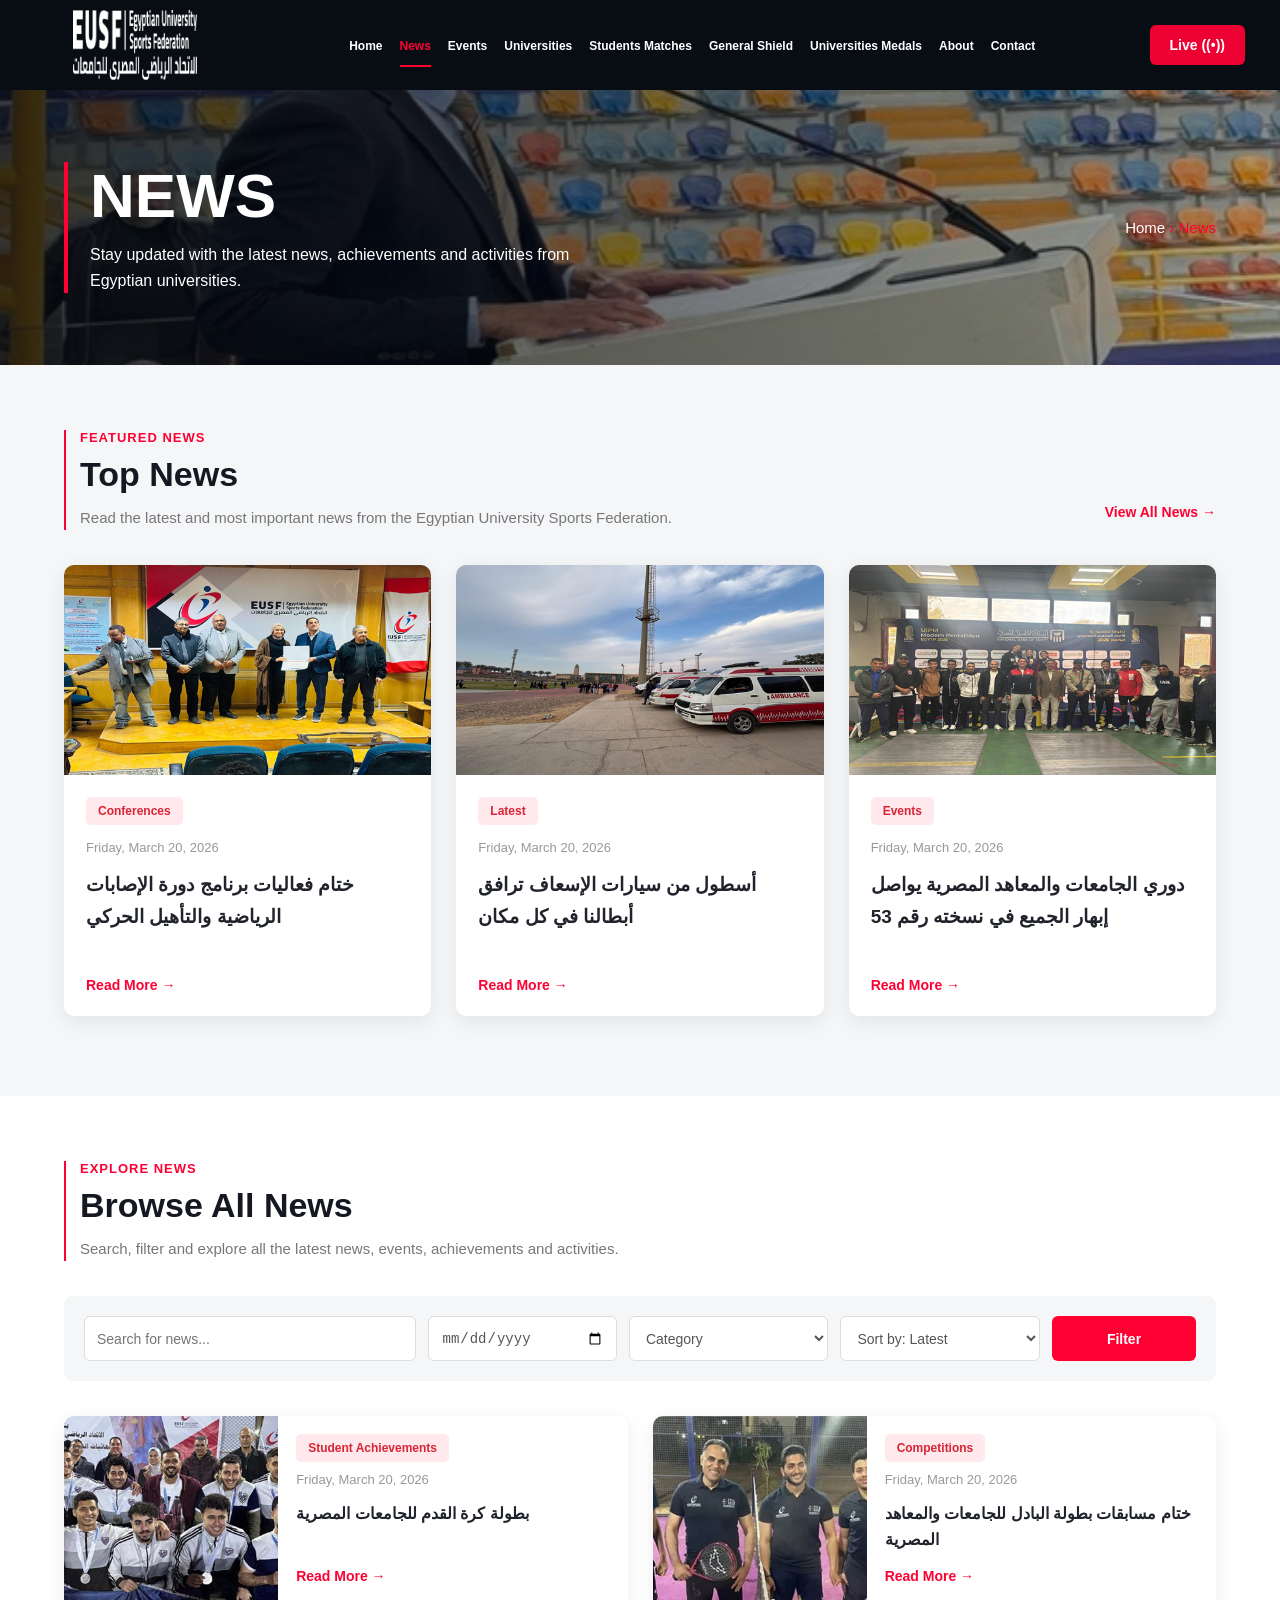
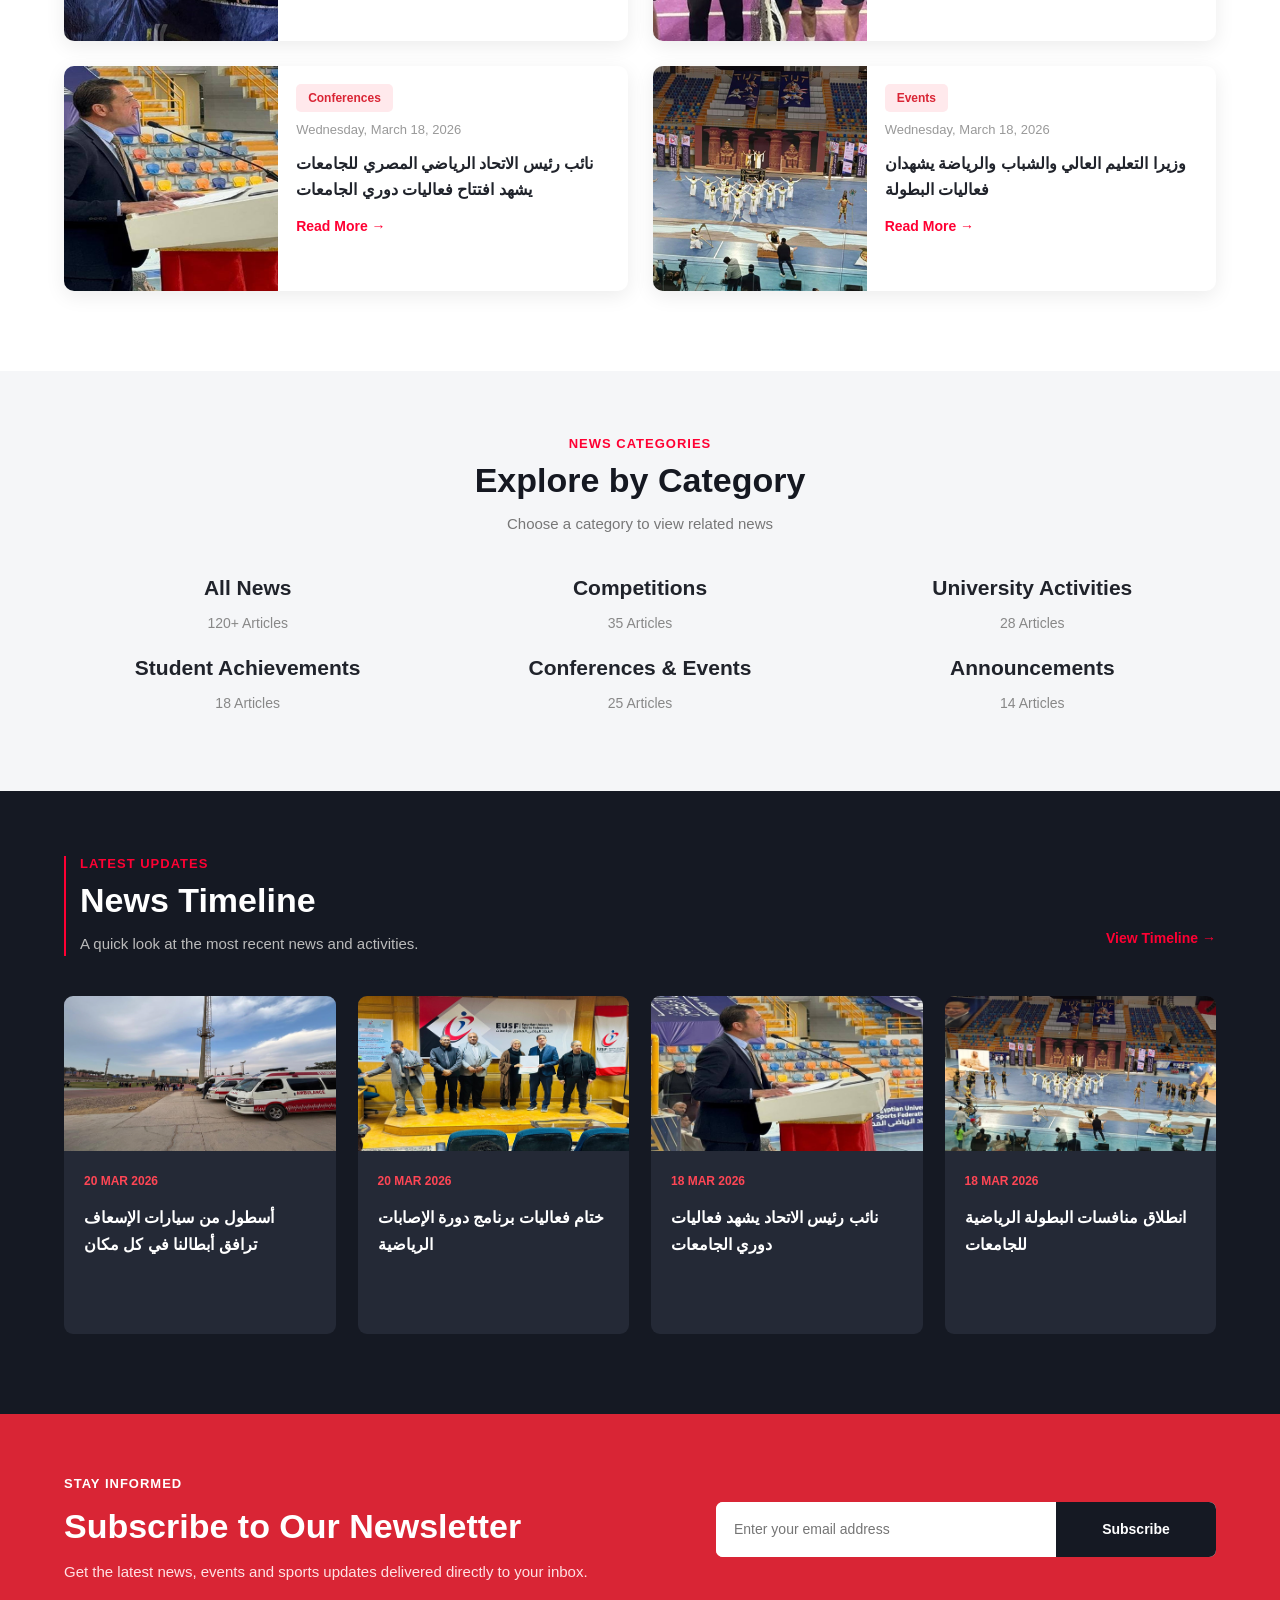
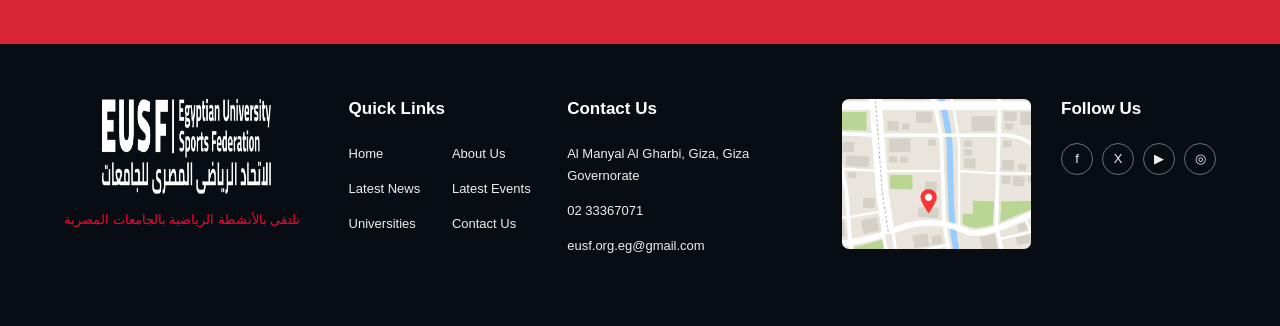
==== index.html @ 0507a16e "made it by rowan" ====
<!DOCTYPE html>
<html lang="en">
<head>
    <meta charset="UTF-8">
    <meta name="viewport" content="width=device-width, initial-scale=1.0">
    <link rel="stylesheet" href="style.css">
    <title>EUSF | News</title>
</head>

<body>

<!-- HEADER -->

<header class="header">

    <div class="logo">
        <img src="img/event34.png" alt="EUSF Logo">
    </div>

    <nav class="nav">
        <ul>
            <li><a href="#" id="nav-home"></a></li>
            <li><a href="index.html" id="nav-news"></a></li>
            <li><a href="events.html" id="nav-events"></a></li>
            <li><a href="#" id="nav-universities"></a></li>
            <li><a href="#" id="nav-matches"></a></li>
            <li><a href="#" id="nav-shield"></a></li>
            <li><a href="#" id="nav-medals"></a></li>
            <li><a href="#" id="nav-about"></a></li>
            <li><a href="#" id="nav-contact"></a></li>
        </ul>
    </nav>

    <button id="live-btn"></button>

</header>

<main>

<!-- HERO -->

<section class="hero">

    <div class="hero-text">
        <h1 id="hero-title"></h1>
        <p id="hero-description"></p>
    </div>

    <div class="breadcrumb">
        <a href="#" id="breadcrumb-home"></a>
        <span id="breadcrumb-news"></span>
    </div>

</section>

<!-- TOP NEWS -->

<section class="top-news">

    <div class="title">
        <span id="featured-label"></span>
        <h2 id="top-title"></h2>
        <p id="top-description"></p>
        <a href="#" id="view-all"></a>
    </div>

    <ul class="cards">

        <li class="card">
            <img id="top-img1" src="img/1.jpg" alt="News">
            <div class="info">
                <span id="top-tag1"></span>
                <p id="top-date1"></p>
                <h3 id="top-news1"></h3>
                <a href="#" id="top-read1"></a>
            </div>
        </li>

        <li class="card">
            <img id="top-img2" src="img/2.jpg" alt="News">
            <div class="info">
                <span id="top-tag2"></span>
                <p id="top-date2"></p>
                <h3 id="top-news2"></h3>
                <a href="#" id="top-read2"></a>
            </div>
        </li>

        <li class="card">
            <img id="top-img3" src="img/3.jpg" alt="News">
            <div class="info">
                <span id="top-tag3"></span>
                <p id="top-date3"></p>
                <h3 id="top-news3"></h3>
                <a href="#" id="top-read3"></a>
            </div>
        </li>

    </ul>

</section>

<!-- BROWSE NEWS -->

<section class="browse-news">

    <div class="title">
        <span id="explore-label"></span>
        <h2 id="browse-title"></h2>
        <p id="browse-description"></p>
    </div>

    <div class="filters">

        <input type="text" id="search" placeholder="Search for news...">

        <input type="date" id="date">

        <select id="category">
            <option value="all" id="category-all"></option>
            <option value="Competitions" id="category-competitions"></option>
            <option value="Events" id="category-events"></option>
            <option value="Conferences" id="category-conferences"></option>
        </select>

        <select id="sort">
            <option id="sort-latest"></option>
            <option id="sort-oldest"></option>
        </select>

        <button id="filter-btn"></button>

    </div>

    <ul class="cards">

        <li class="card">
            <img src="img/4.jpg" alt="News">
            <div class="info">
                <span id="news-tag1"></span>
                <p id="news-date1"></p>
                <h3 id="news-title1"></h3>
                <a href="#" id="news-read1"></a>
            </div>
        </li>

        <li class="card">
            <img src="img/5.jpeg" alt="News">
            <div class="info">
                <span id="news-tag2"></span>
                <p id="news-date2"></p>
                <h3 id="news-title2"></h3>
                <a href="#" id="news-read2"></a>
            </div>
        </li>

        <li class="card">
            <img src="img/7.jpg" alt="News">
            <div class="info">
                <span id="news-tag3"></span>
                <p id="news-date3"></p>
                <h3 id="news-title3"></h3>
                <a href="#" id="news-read3"></a>
            </div>
        </li>

        <li class="card">
            <img src="img/10.jpg" alt="News">
            <div class="info">
                <span id="news-tag4"></span>
                <p id="news-date4"></p>
                <h3 id="news-title4"></h3>
                <a href="#" id="news-read4"></a>
            </div>
        </li>

    </ul>

</section>

<!-- CATEGORIES -->

<section class="categories">

    <div class="title">
        <span id="categories-label"></span>
        <h2 id="categories-title"></h2>
        <p id="categories-description"></p>
    </div>

    <ul class="category-cards">
        <li>
            <h3 id="cat-title1"></h3>
            <p id="cat-count1"></p>
        </li>
        <li>
            <h3 id="cat-title2"></h3>
            <p id="cat-count2"></p>
        </li>
        <li>
            <h3 id="cat-title3"></h3>
            <p id="cat-count3"></p>
        </li>
        <li>
            <h3 id="cat-title4"></h3>
            <p id="cat-count4"></p>
        </li>
        <li>
            <h3 id="cat-title5"></h3>
            <p id="cat-count5"></p>
        </li>
        <li>
            <h3 id="cat-title6"></h3>
            <p id="cat-count6"></p>
        </li>
    </ul>

</section>

<!-- TIMELINE -->

<section class="timeline">

    <div class="title">
        <span id="timeline-label"></span>
        <h2 id="timeline-title"></h2>
        <p id="timeline-description"></p>
        <a href="#" id="timeline-link"></a>
    </div>

    <ul class="timeline-cards">

        <li class="card">
            <img src="img/1.jpg" alt="News">
            <div class="info">
                <span id="time-date1"></span>
                <h3 id="time-title1"></h3>
            </div>
        </li>

        <li class="card">
            <img src="img/3.jpg" alt="News">
            <div class="info">
                <span id="time-date2"></span>
                <h3 id="time-title2"></h3>
            </div>
        </li>

        <li class="card">
            <img src="img/7.jpg" alt="News">
            <div class="info">
                <span id="time-date3"></span>
                <h3 id="time-title3"></h3>
            </div>
        </li>

        <li class="card">
            <img src="img/10.jpg" alt="News">
            <div class="info">
                <span id="time-date4"></span>
                <h3 id="time-title4"></h3>
            </div>
        </li>

    </ul>

</section>

<!-- NEWSLETTER -->

<section class="newsletter">

    <div class="newsletter-text">
        <span id="newsletter-label"></span>
        <h2 id="newsletter-title"></h2>
        <p id="newsletter-description"></p>
    </div>

    <div class="newsletter-form">
        <input type="email" id="email" placeholder="Enter your email address">
        <button id="subscribe-btn"></button>
    </div>

    <p id="subscribe-message"></p>

</section>

</main>

<!-- FOOTER -->

<footer class="footer">

    <div class="footer-logo">
        <img src="img/event34.png" alt="EUSF Logo">
        <p id="footer-description"></p>
    </div>

    <div class="footer-links">
        <h3 id="footer-links-title"></h3>
        <ul>
            <li><a href="#" id="footer-home"></a></li>
            <li><a href="#" id="footer-about"></a></li>
            <li><a href="index.html" id="footer-news"></a></li>
            <li><a href="events.html" id="footer-events"></a></li>
            <li><a href="#" id="footer-universities"></a></li>
            <li><a href="#" id="footer-contact"></a></li>
        </ul>
    </div>

    <div class="footer-contact">
        <h3 id="footer-contact-title"></h3>
        <p id="footer-address"></p>
        <p id="footer-phone"></p>
        <p id="footer-email"></p>
    </div>

    <div class="footer-map">
        <img src="img/locationjpg.jpg" alt="Location Map">
    </div>

    <div class="footer-social">
        <h3 id="footer-social-title"></h3>
        <ul>
            <li><a href="#" id="facebook"></a></li>
            <li><a href="#" id="twitter"></a></li>
            <li><a href="#" id="youtube"></a></li>
            <li><a href="#" id="instagram"></a></li>
        </ul>
    </div>

</footer>

<!-- JAVASCRIPT -->

<script>

document.getElementById("nav-home").innerHTML = "Home";
document.getElementById("nav-news").innerHTML = "News";
document.getElementById("nav-events").innerHTML = "Events";
document.getElementById("nav-universities").innerHTML = "Universities";
document.getElementById("nav-matches").innerHTML = "Students Matches";
document.getElementById("nav-shield").innerHTML = "General Shield";
document.getElementById("nav-medals").innerHTML = "Universities Medals";
document.getElementById("nav-about").innerHTML = "About";
document.getElementById("nav-contact").innerHTML = "Contact";
document.getElementById("live-btn").innerHTML = "Live ((•))";

document.getElementById("hero-title").innerHTML = "NEWS";
document.getElementById("hero-description").innerHTML = "Stay updated with the latest news, achievements and activities from Egyptian universities.";
document.getElementById("breadcrumb-home").innerHTML = "Home";
document.getElementById("breadcrumb-news").innerHTML = " › News";

document.getElementById("featured-label").innerHTML = "FEATURED NEWS";
document.getElementById("top-title").innerHTML = "Top News";
document.getElementById("top-description").innerHTML = "Read the latest and most important news from the Egyptian University Sports Federation.";
document.getElementById("view-all").innerHTML = "View All News →";

let topTitles = [
    "أسطول من سيارات الإسعاف ترافق أبطالنا في كل مكان",
    "دوري الجامعات والمعاهد المصرية يواصل إبهار الجميع في نسخته رقم 53",
    "ختام فعاليات برنامج دورة الإصابات الرياضية والتأهيل الحركي"
];

let topImages = [
    "img/1.jpg",
    "img/2.jpg",
    "img/3.jpg"
];

let topTags = [
    "Latest",
    "Events",
    "Conferences"
];

let random = Math.floor(Math.random() * 3);

document.getElementById("top-img1").src = topImages[random];
document.getElementById("top-news1").innerHTML = topTitles[random];
document.getElementById("top-tag1").innerHTML = topTags[random];

document.getElementById("top-img2").src = topImages[(random + 1) % 3];
document.getElementById("top-news2").innerHTML = topTitles[(random + 1) % 3];
document.getElementById("top-tag2").innerHTML = topTags[(random + 1) % 3];

document.getElementById("top-img3").src = topImages[(random + 2) % 3];
document.getElementById("top-news3").innerHTML = topTitles[(random + 2) % 3];
document.getElementById("top-tag3").innerHTML = topTags[(random + 2) % 3];

document.getElementById("top-date1").innerHTML = "Friday, March 20, 2026";
document.getElementById("top-date2").innerHTML = "Friday, March 20, 2026";
document.getElementById("top-date3").innerHTML = "Friday, March 20, 2026";

document.getElementById("top-read1").innerHTML = "Read More →";
document.getElementById("top-read2").innerHTML = "Read More →";
document.getElementById("top-read3").innerHTML = "Read More →";

document.getElementById("explore-label").innerHTML = "EXPLORE NEWS";
document.getElementById("browse-title").innerHTML = "Browse All News";
document.getElementById("browse-description").innerHTML = "Search, filter and explore all the latest news, events, achievements and activities.";

document.getElementById("category-all").innerHTML = "Category";
document.getElementById("category-competitions").innerHTML = "Competitions";
document.getElementById("category-events").innerHTML = "Events";
document.getElementById("category-conferences").innerHTML = "Conferences";
document.getElementById("sort-latest").innerHTML = "Sort by: Latest";
document.getElementById("sort-oldest").innerHTML = "Sort by: Oldest";
document.getElementById("filter-btn").innerHTML = "Filter";

document.getElementById("news-tag1").innerHTML = "Student Achievements";
document.getElementById("news-tag2").innerHTML = "Competitions";
document.getElementById("news-tag3").innerHTML = "Conferences";
document.getElementById("news-tag4").innerHTML = "Events";

document.getElementById("news-date1").innerHTML = "Friday, March 20, 2026";
document.getElementById("news-date2").innerHTML = "Friday, March 20, 2026";
document.getElementById("news-date3").innerHTML = "Wednesday, March 18, 2026";
document.getElementById("news-date4").innerHTML = "Wednesday, March 18, 2026";

document.getElementById("news-title1").innerHTML = "بطولة كرة القدم للجامعات المصرية";
document.getElementById("news-title2").innerHTML = "ختام مسابقات بطولة البادل للجامعات والمعاهد المصرية";
document.getElementById("news-title3").innerHTML = "نائب رئيس الاتحاد الرياضي المصري للجامعات يشهد افتتاح فعاليات دوري الجامعات";
document.getElementById("news-title4").innerHTML = "وزيرا التعليم العالي والشباب والرياضة يشهدان فعاليات البطولة";

document.getElementById("news-read1").innerHTML = "Read More →";
document.getElementById("news-read2").innerHTML = "Read More →";
document.getElementById("news-read3").innerHTML = "Read More →";
document.getElementById("news-read4").innerHTML = "Read More →";

document.getElementById("categories-label").innerHTML = "NEWS CATEGORIES";
document.getElementById("categories-title").innerHTML = "Explore by Category";
document.getElementById("categories-description").innerHTML = "Choose a category to view related news";

document.getElementById("cat-title1").innerHTML = "All News";
document.getElementById("cat-title2").innerHTML = "Competitions";
document.getElementById("cat-title3").innerHTML = "University Activities";
document.getElementById("cat-title4").innerHTML = "Student Achievements";
document.getElementById("cat-title5").innerHTML = "Conferences & Events";
document.getElementById("cat-title6").innerHTML = "Announcements";

document.getElementById("cat-count1").innerHTML = "120+ Articles";
document.getElementById("cat-count2").innerHTML = "35 Articles";
document.getElementById("cat-count3").innerHTML = "28 Articles";
document.getElementById("cat-count4").innerHTML = "18 Articles";
document.getElementById("cat-count5").innerHTML = "25 Articles";
document.getElementById("cat-count6").innerHTML = "14 Articles";

document.getElementById("timeline-label").innerHTML = "LATEST UPDATES";
document.getElementById("timeline-title").innerHTML = "News Timeline";
document.getElementById("timeline-description").innerHTML = "A quick look at the most recent news and activities.";
document.getElementById("timeline-link").innerHTML = "View Timeline →";

document.getElementById("time-date1").innerHTML = "20 MAR 2026";
document.getElementById("time-date2").innerHTML = "20 MAR 2026";
document.getElementById("time-date3").innerHTML = "18 MAR 2026";
document.getElementById("time-date4").innerHTML = "18 MAR 2026";

document.getElementById("time-title1").innerHTML = "أسطول من سيارات الإسعاف ترافق أبطالنا في كل مكان";
document.getElementById("time-title2").innerHTML = "ختام فعاليات برنامج دورة الإصابات الرياضية";
document.getElementById("time-title3").innerHTML = "نائب رئيس الاتحاد يشهد فعاليات دوري الجامعات";
document.getElementById("time-title4").innerHTML = "انطلاق منافسات البطولة الرياضية للجامعات";

document.getElementById("newsletter-label").innerHTML = "STAY INFORMED";
document.getElementById("newsletter-title").innerHTML = "Subscribe to Our Newsletter";
document.getElementById("newsletter-description").innerHTML = "Get the latest news, events and sports updates delivered directly to your inbox.";
document.getElementById("subscribe-btn").innerHTML = "Subscribe";

document.getElementById("footer-description").innerHTML = "نلتقي بالأنشطة الرياضية بالجامعات المصرية";

document.getElementById("footer-links-title").innerHTML = "Quick Links";
document.getElementById("footer-home").innerHTML = "Home";
document.getElementById("footer-about").innerHTML = "About Us";
document.getElementById("footer-news").innerHTML = "Latest News";
document.getElementById("footer-events").innerHTML = "Latest Events";
document.getElementById("footer-universities").innerHTML = "Universities";
document.getElementById("footer-contact").innerHTML = "Contact Us";

document.getElementById("footer-contact-title").innerHTML = "Contact Us";
document.getElementById("footer-address").innerHTML = "Al Manyal Al Gharbi, Giza, Giza Governorate";
document.getElementById("footer-phone").innerHTML = "02 33367071";
document.getElementById("footer-email").innerHTML = "eusf.org.eg@gmail.com";

document.getElementById("footer-social-title").innerHTML = "Follow Us";
document.getElementById("facebook").innerHTML = "f";
document.getElementById("twitter").innerHTML = "X";
document.getElementById("youtube").innerHTML = "▶";
document.getElementById("instagram").innerHTML = "◎";

</script>

</body>
</html>
---- style.css ----
/* GENERAL */

* {
    margin: 0;
    padding: 0;
    box-sizing: border-box;
}

body {
    font-family: Arial, sans-serif;
    background-color: #f5f6f8;
    color: #171b24;
}

a {
    text-decoration: none;
    color: inherit;
}

ul {
    list-style: none;
}

button {
    border: none;
    cursor: pointer;
    font-family: Arial, sans-serif;
}

/* HEADER */

.header {
    width: 100%;
    height: 90px;
    padding: 0 35px;
    display: flex;
    align-items: center;
    justify-content: space-between;
    gap: 18px;
    background-color: #080d14;
    color: white;
}

.logo {
    width: 200px;
    height: 70px;
}

.logo img {
    width: 200px;
    height: 70px;
    object-fit: contain;
    filter: invert(1);
}

.nav ul {
    display: flex;
    align-items: center;
    gap: 17px;
}

.nav a {
    color: white;
    font-size: 12px;
    font-weight: 700;
    white-space: nowrap;
}

.nav a:hover {
    color: #ff0033;
}

#nav-news {
    color: #ff0033;
    border-bottom: 2px solid #ff0033;
    padding-bottom: 12px;
}

#live-btn {
    padding: 12px 20px;
    background-color: #ed0032;
    color: white;
    border-radius: 6px;
    font-size: 14px;
    font-weight: 700;
    white-space: nowrap;
}

/* HERO */

.hero {
    height: 275px;
    padding: 55px 5%;
    display: flex;
    align-items: center;
    justify-content: space-between;
    color: white;
    background-image: linear-gradient(90deg, rgba(5,9,15,0.8), rgba(5,9,15,0.3)), url("img/7.jpg");
    background-position: center;
    background-size: cover;
    background-repeat: no-repeat;
}

.hero-text {
    border-left: 4px solid #ff0033;
    padding-left: 22px;
    max-width: 570px;
}

.hero h1 {
    font-size: 62px;
    line-height: 1.1;
    font-weight: 800;
}

.hero p {
    font-size: 16px;
    line-height: 1.6;
    margin-top: 12px;
}

.breadcrumb {
    font-size: 15px;
    white-space: nowrap;
}

#breadcrumb-news {
    color: #ff0033;
}

/* TITLES */

.title {
    position: relative;
    border-left: 2px solid #ff0033;
    padding-left: 14px;
    margin-bottom: 35px;
}

.title > span {
    display: block;
    color: #ff0033;
    font-size: 13px;
    font-weight: 700;
    letter-spacing: 1px;
}

.title h2 {
    font-size: 34px;
    font-weight: 800;
    margin-top: 10px;
    color: #151821;
}

.title p {
    font-size: 15px;
    color: #777;
    line-height: 1.6;
    margin-top: 12px;
    max-width: 600px;
}

.title > a {
    position: absolute;
    right: 0;
    bottom: 10px;
    color: #ff0033;
    font-size: 14px;
    font-weight: 700;
}

/* TOP NEWS */

.top-news {
    padding: 65px 5% 80px;
    background-color: #f5f6f8;
}

.cards {
    display: grid;
    grid-template-columns: repeat(3, 1fr);
    gap: 25px;
}

.card {
    background-color: white;
    border-radius: 10px;
    overflow: hidden;
    box-shadow: 0 5px 20px rgba(0,0,0,0.08);
}

.card > img {
    display: block;
    width: 100%;
    height: 210px;
    object-fit: cover;
}

.card .info {
    padding: 22px;
}

.card .info > span {
    display: inline-block;
    padding: 7px 12px;
    background-color: #ffe9ec;
    color: #d92535;
    border-radius: 5px;
    font-size: 12px;
    font-weight: 700;
}

.card .info p {
    font-size: 13px;
    color: #999;
    margin-top: 15px;
}

.card .info h3 {
    font-size: 19px;
    line-height: 1.7;
    color: #20232b;
    margin-top: 14px;
    min-height: 90px;
}

.card .info a {
    display: inline-block;
    color: #ff0033;
    font-size: 14px;
    font-weight: 700;
    margin-top: 18px;
}

.card:hover {
    box-shadow: 0 10px 28px rgba(0,0,0,0.14);
}

/* BROWSE NEWS */

.browse-news {
    padding: 65px 5% 80px;
    background-color: white;
}

.filters {
    display: flex;
    align-items: center;
    gap: 12px;
    padding: 20px;
    background-color: #f5f6f8;
    border-radius: 9px;
    margin-bottom: 35px;
}

.filters input,
.filters select {
    height: 45px;
    padding: 0 12px;
    border: 1px solid #ddd;
    border-radius: 6px;
    background-color: white;
    font-size: 14px;
    color: #555;
}

#search {
    width: 30%;
}

#date {
    width: 17%;
}

#category {
    width: 18%;
}

#sort {
    width: 18%;
}

#filter-btn {
    height: 45px;
    width: 13%;
    border-radius: 6px;
    background-color: #ff0033;
    color: white;
    font-size: 14px;
    font-weight: 700;
}

/* BROWSE CARDS */

.browse-news .cards {
    grid-template-columns: repeat(2, 1fr);
    gap: 25px;
}

.browse-news .card {
    display: flex;
    height: 225px;
}

.browse-news .card > img {
    width: 38%;
    height: 225px;
    object-fit: cover;
}

.browse-news .card .info {
    width: 62%;
    padding: 18px;
}

.browse-news .card .info h3 {
    font-size: 16px;
    line-height: 1.6;
    min-height: 55px;
}

.browse-news .card .info p {
    margin-top: 10px;
}

.browse-news .card .info a {
    margin-top: 12px;
}

/* CATEGORIES */

.categories {
    padding: 65px 5% 80px;
    background-color: #f5f6f8;
    text-align: center;
}

.categories .title {
    border-left: none;
    padding-left: 0;
    margin-bottom: 40px;
}

.categories .title p {
    max-width: none;
}

.category-cards {
    display: grid;
    grid-template-columns: repeat(3, 1fr);
    gap: 25px;
}

.category-cards > div {
    height: 160px;
    padding: 42px 20px;
    background-color: white;
    border: 1px solid #e5e5e5;
    border-radius: 10px;
    box-shadow: 0 4px 15px rgba(0,0,0,0.04);
}

.category-cards h3 {
    font-size: 21px;
    color: #20232b;
}

.category-cards p {
    font-size: 14px;
    color: #888;
    margin-top: 15px;
}

.category-cards > div:hover {
    background-color: #d92535;
}

.category-cards > div:hover h3,
.category-cards > div:hover p {
    color: white;
}

/* TIMELINE */

.timeline {
    padding: 65px 5% 80px;
    background-color: #151923;
    color: white;
}

.timeline .title h2 {
    color: white;
}

.timeline .title p {
    color: #bbb;
}

.timeline-cards {
    display: grid;
    grid-template-columns: repeat(4, 1fr);
    gap: 22px;
    margin-top: 40px;
}

.timeline .card {
    background-color: #242936;
    border-radius: 9px;
    box-shadow: none;
}

.timeline .card > img {
    width: 100%;
    height: 155px;
    object-fit: cover;
}

.timeline .card .info {
    padding: 20px;
}

.timeline .card .info span {
    background: none;
    padding: 0;
    color: #ff4655;
    font-size: 12px;
}

.timeline .card .info h3 {
    color: white;
    font-size: 16px;
    line-height: 1.7;
    margin-top: 15px;
    min-height: 110px;
}

/* NEWSLETTER */

.newsletter {
    padding: 60px 5%;
    display: flex;
    align-items: center;
    justify-content: space-between;
    background-color: #d92535;
    color: white;
    gap: 30px;
}

.newsletter-text {
    width: 50%;
}

.newsletter-text span {
    font-size: 13px;
    font-weight: 700;
    letter-spacing: 1px;
}

.newsletter-text h2 {
    font-size: 34px;
    line-height: 1.3;
    margin-top: 12px;
}

.newsletter-text p {
    font-size: 15px;
    line-height: 1.6;
    margin-top: 12px;
    color: #ffe2e5;
}

.newsletter-form {
    display: flex;
    width: 500px;
    height: 55px;
    background-color: white;
    border-radius: 7px;
    overflow: hidden;
}

.newsletter-form input {
    width: 68%;
    padding: 0 18px;
    border: none;
    outline: none;
    font-size: 14px;
}

.newsletter-form button {
    width: 32%;
    background-color: #151923;
    color: white;
    font-size: 14px;
    font-weight: 700;
}

#subscribe-message {
    display: none;
}

/* FOOTER */

.footer {
    background-color: #080d14;
    color: white;
    padding: 55px 5%;
    display: grid;
    grid-template-columns: 1.35fr 1fr 1.3fr 1fr 0.65fr;
    gap: 30px;
}

.footer-logo img {
    width: 100%;
    max-width: 245px;
    height: 95px;
    object-fit: contain;
    filter: invert(1);
}

.footer-logo p {
    font-size: 13px;
    color: #ff0033;
    margin-top: 14px;
}

.footer h3 {
    font-size: 17px;
    margin-bottom: 24px;
}

.footer-links ul {
    display: grid;
    grid-template-columns: 1fr 1fr;
    gap: 13px 18px;
}

.footer-links a,
.footer-contact p,
.footer-social a {
    font-size: 13px;
    line-height: 1.7;
    color: #eee;
}

.footer-contact p {
    margin-bottom: 13px;
}

.footer-map img {
    width: 100%;
    height: 150px;
    object-fit: cover;
    border-radius: 7px;
}

.footer-social ul {
    display: flex;
    gap: 9px;
}

.footer-social a {
    display: flex;
    width: 32px;
    height: 32px;
    border: 1px solid #66707a;
    border-radius: 50%;
    align-items: center;
    justify-content: center;
}
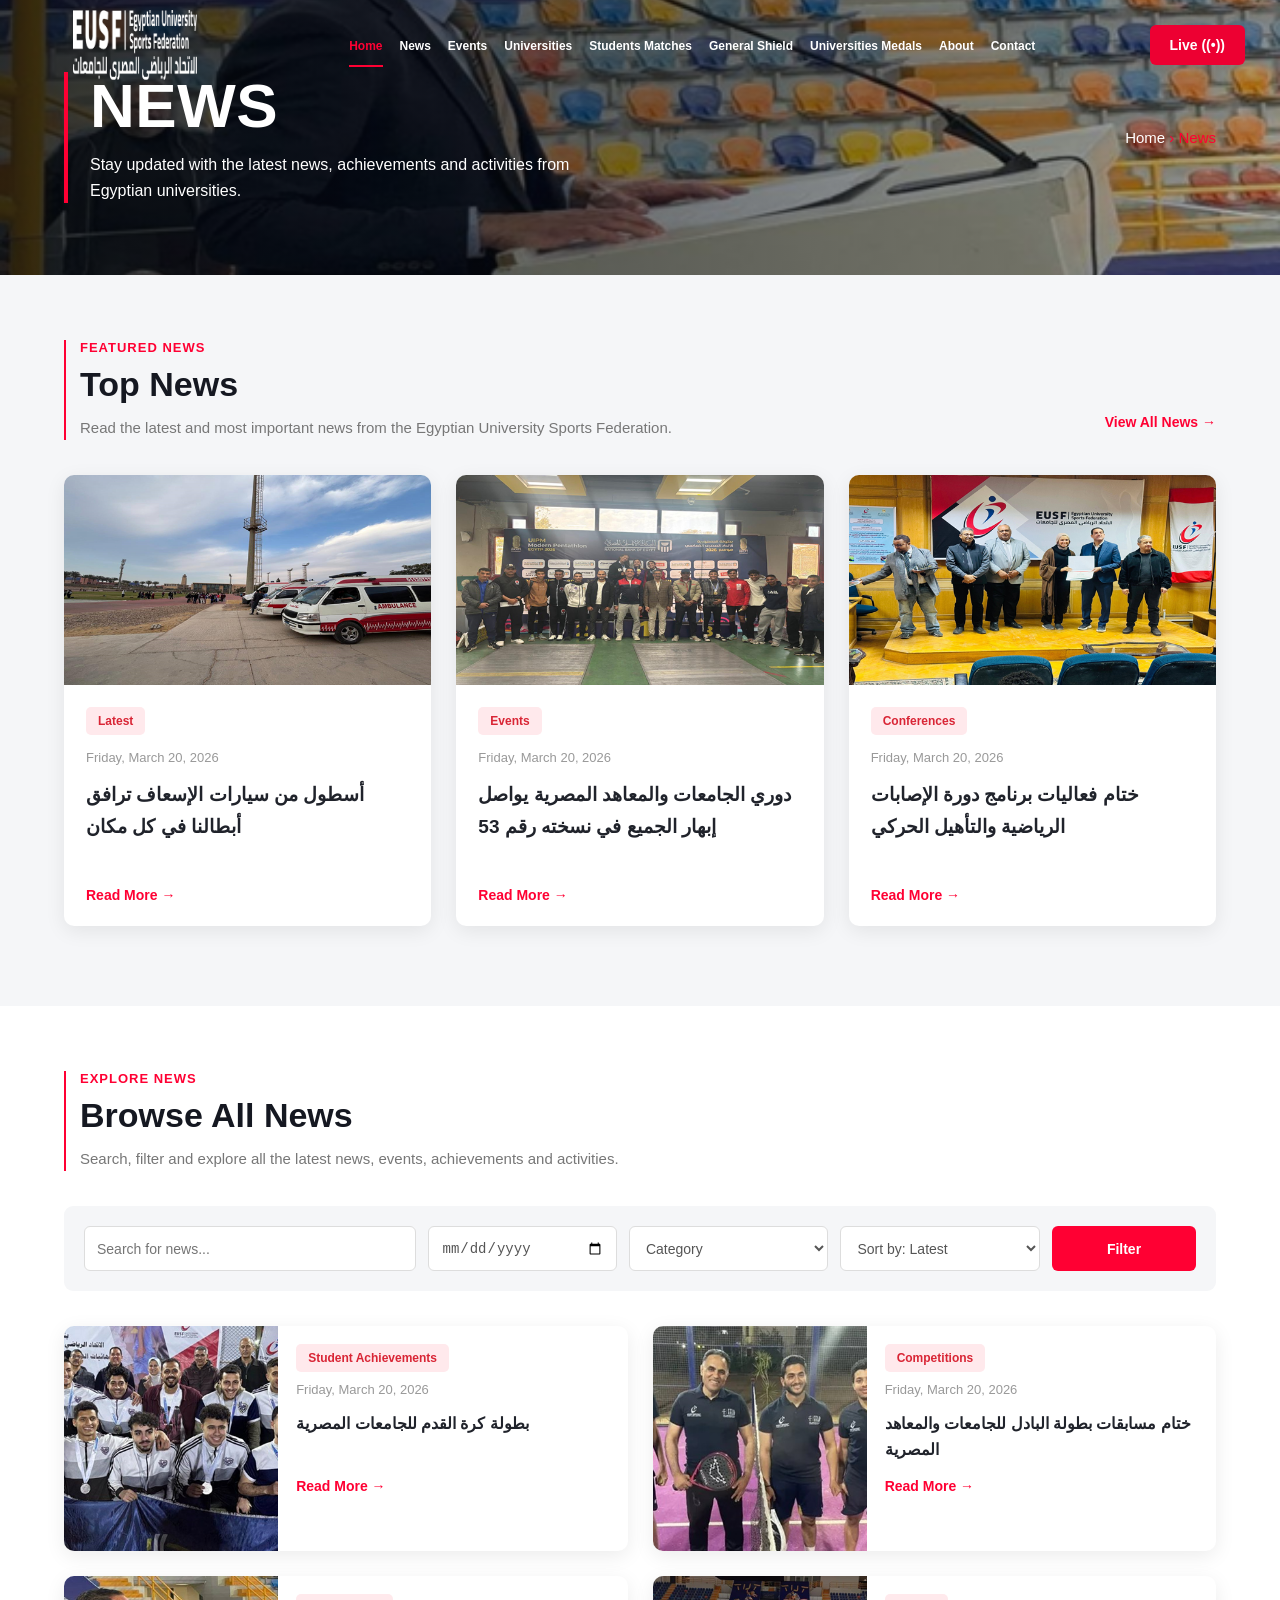
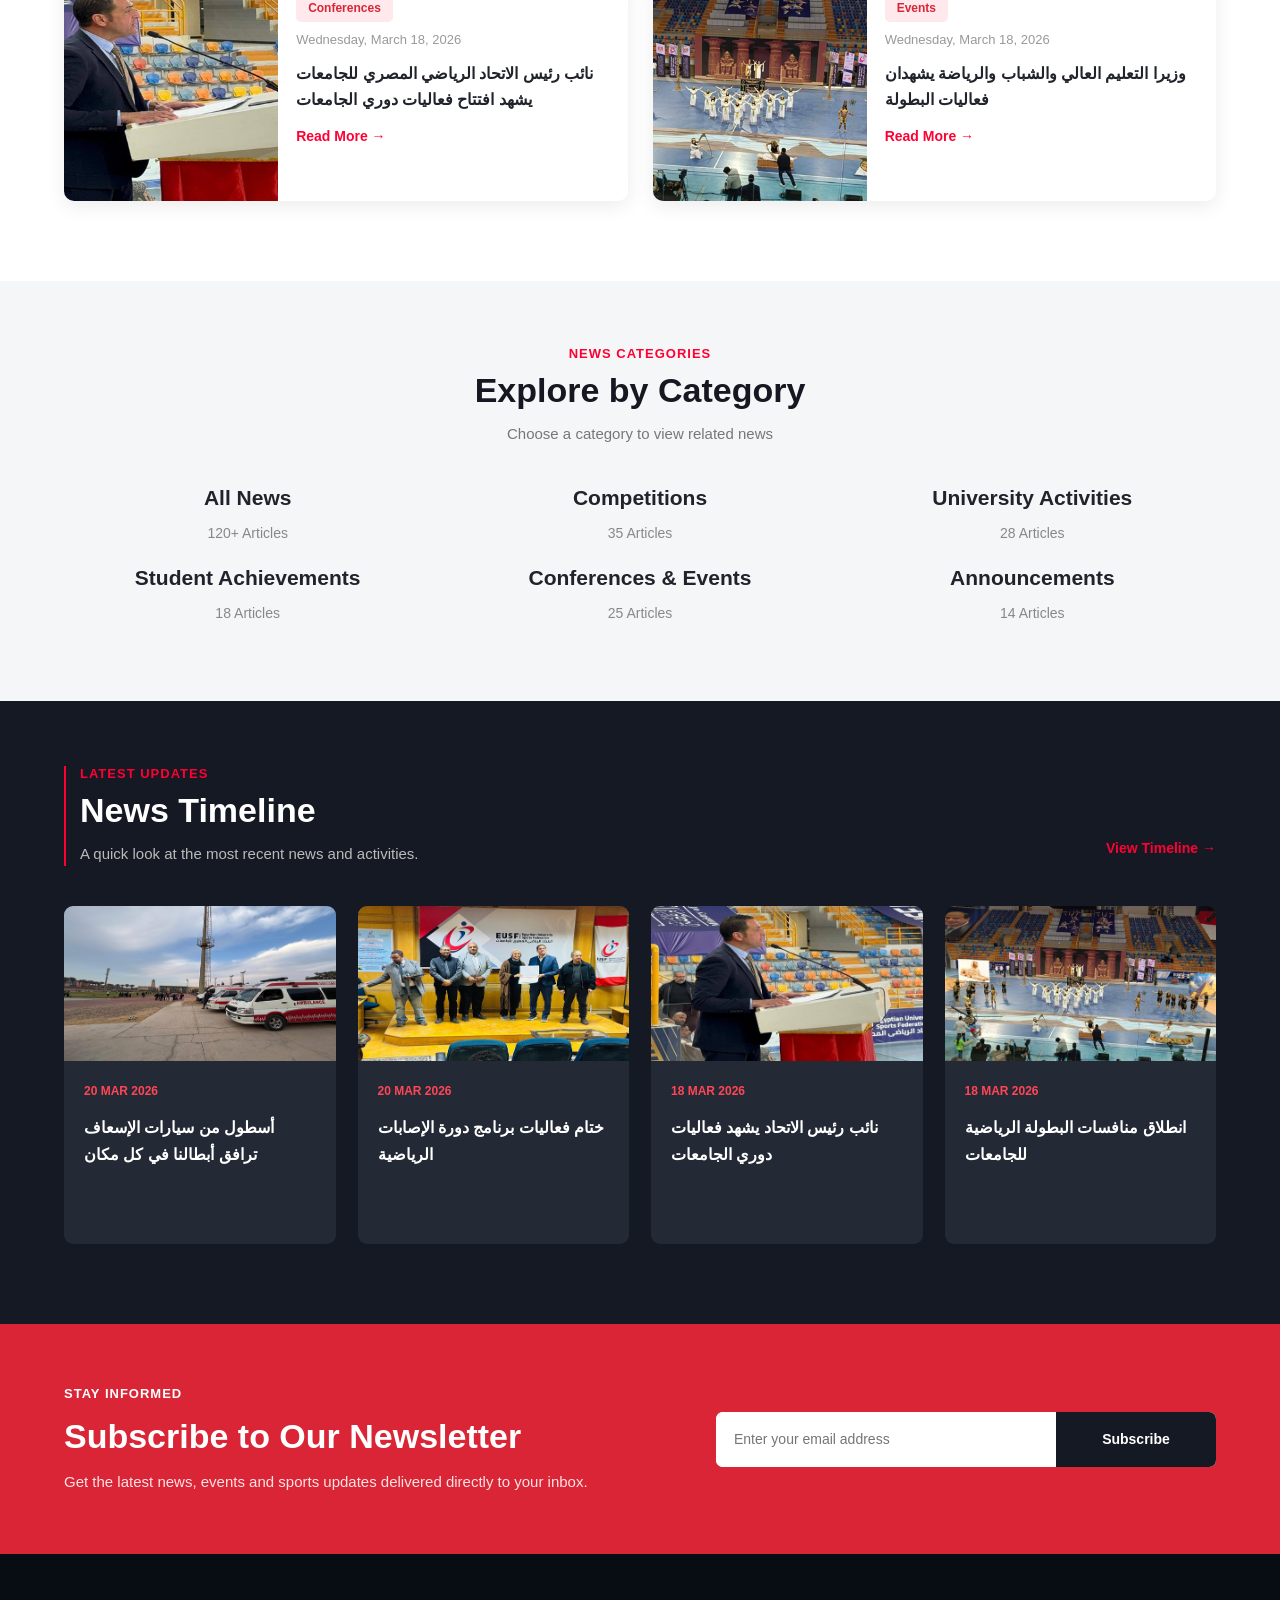
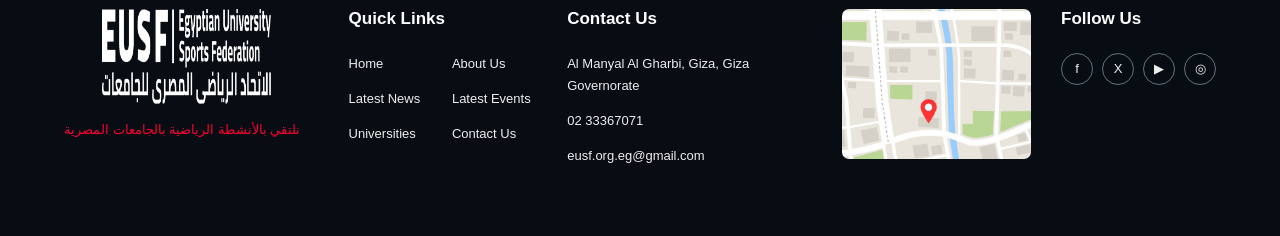
==== commit 1109320c: "root-dark-mood" ====
--- a/index.html
+++ b/index.html
@@ -179,7 +179,7 @@
 
 </section>
 
-<!-- CATEGORIES -->
+
 
 <section class="categories">
 
@@ -267,7 +267,7 @@
 
 </section>
 
-<!-- NEWSLETTER -->
+
 
 <section class="newsletter">
 
--- a/style.css
+++ b/style.css
@@ -1,5 +1,5 @@
 
-/* GENERAL */
+
 
 * {
     margin: 0;
@@ -26,9 +26,10 @@
     border: none;
     cursor: pointer;
     font-family: Arial, sans-serif;
-}
-
-/* HEADER */
+    position: relative;
+}
+
+
 
 .header {
     width: 100%;
@@ -38,9 +39,23 @@
     align-items: center;
     justify-content: space-between;
     gap: 18px;
-    background-color: #080d14;
+    position: fixed;
     color: white;
-}
+    z-index: 10000000000000000000000000000;
+    animation: headerScroll linear both;
+    animation-timeline: scroll(root);
+    animation-range: 0px 100px;
+    
+}
+
+@keyframes headerScroll {
+    to {
+        background-color: #000000;
+        height: 75px; 
+        box-shadow: 0 4px 15px rgba(0, 0, 0, 0.5);
+    }
+}
+
 
 .logo {
     width: 200px;
@@ -71,7 +86,7 @@
     color: #ff0033;
 }
 
-#nav-news {
+#nav-home {
     color: #ff0033;
     border-bottom: 2px solid #ff0033;
     padding-bottom: 12px;
@@ -87,7 +102,7 @@
     white-space: nowrap;
 }
 
-/* HERO */
+
 
 .hero {
     height: 275px;
@@ -237,7 +252,7 @@
     box-shadow: 0 10px 28px rgba(0,0,0,0.14);
 }
 
-/* BROWSE NEWS */
+
 
 .browse-news {
     padding: 65px 5% 80px;
@@ -381,7 +396,7 @@
     color: white;
 }
 
-/* TIMELINE */
+
 
 .timeline {
     padding: 65px 5% 80px;
@@ -499,7 +514,7 @@
     display: none;
 }
 
-/* FOOTER */
+
 
 .footer {
     background-color: #080d14;
@@ -508,6 +523,8 @@
     display: grid;
     grid-template-columns: 1.35fr 1fr 1.3fr 1fr 0.65fr;
     gap: 30px;
+    position: relative;
+    z-index: 100;
 }
 
 .footer-logo img {
@@ -527,6 +544,7 @@
 .footer h3 {
     font-size: 17px;
     margin-bottom: 24px;
+    
 }
 
 .footer-links ul {
@@ -568,3 +586,778 @@
     align-items: center;
     justify-content: center;
 }
+
+
+
+
+
+
+:root {
+  
+    --font-title: 'Bebas Neue', sans-serif;
+    --font-body: 'Montserrat', sans-serif;
+
+  
+    --bg-main: #ffffff;
+    --bg-secondary: #f7f6f2;
+    --bg-card: #ffffff;
+    
+    --text-main: #07070a;
+    --text-muted: #555555;
+    --text-white: #ffffff;
+    
+  
+    --accent-red: #ff1e27;
+    
+
+    --border-color: rgba(0, 0, 0, 0.12);
+    --card-shadow: 0 4px 15px rgba(0, 0, 0, 0.06);
+}
+
+
+[data-theme="dark"], body.dark-mode {
+    --bg-main: #07070a;
+    --bg-secondary: #0b0b0b;
+    --bg-card: #121216;
+    
+  
+    --text-main: #ffffff;
+    --text-muted: #ffffff;
+    --text-white: #ffffff;
+    
+    --border-color: rgba(255, 255, 255, 0.15);
+    --card-shadow: 0 10px 30px rgba(0, 0, 0, 0.8);
+
+
+
+    color: #ffffff;
+}
+
+
+
+
+.he-ro {
+    height: 100vh; 
+    width: 100%;
+    background-image: url('img-habiba/Untitled\ project.jpg'); 
+    background-size: cover;
+    background-position: center;
+    background-repeat: no-repeat;
+    background-attachment: fixed;
+    display: flex;
+    align-items: center;
+    text-align: center;
+    color: var(--text-white);
+    position: relative;
+}
+
+.hero-content {
+    position: absolute;
+    text-align: left;
+    padding: 60px;
+    z-index: 2;
+}
+
+h1 {
+    font-family: var(--font-title);
+    font-size: 140px;        
+    font-weight: 900;          
+    line-height: 0.92;     
+    letter-spacing: 0.5px;   
+    text-transform: uppercase;
+    color: var(--text-white);           
+    margin: 0;
+    padding: 0;
+    text-align: left;
+}
+
+.highlight-red {
+    color: var(--accent-red);
+}
+
+#min {
+    font-family: var(--font-body);
+    font-size: 18px;           
+    font-weight: 700;          
+    color: var(--accent-red); 
+    text-transform: uppercase;  
+    line-height: 1.2;         
+    letter-spacing: 1.2px;     
+    margin-left: 10px;         
+    margin-bottom: 0;
+}
+
+#p-h {
+    font-family: var(--font-body);
+    font-size: 12px;
+    font-weight: 500;
+    color: #d0d0d0;           
+    line-height: 1.5;
+    max-width: 480px;         
+    margin-top: 10px;
+    margin-bottom: 24px;
+    margin-left: 10px;
+}
+
+#btn-h {
+    position: relative;
+    display: inline-flex;
+    align-items: center;
+    justify-content: center;
+    padding: 14px 38px;
+    font-family: var(--font-title);
+    font-size: 20px;
+    font-weight: 800;
+    letter-spacing: 2px;
+    text-transform: uppercase;
+    color: var(--text-white);
+    background: rgba(255, 30, 39, 0.1);    
+    border: 2px solid var(--accent-red);                  
+    border-radius: 50px;                        
+    cursor: pointer;
+    overflow: hidden;                        
+    box-shadow: 0 0 15px rgba(255, 30, 39, 0.35); 
+    transition: all 0.4s cubic-bezier(0.4, 0, 0.2, 1);
+}
+
+#btn-h::before {
+    content: '';
+    position: absolute;
+    top: 0;
+    left: -100%;
+    width: 100%;
+    height: 100%;
+    background: linear-gradient(
+        90deg,
+        transparent,
+        rgba(255, 255, 255, 0.4),
+        transparent
+    );
+    transition: left 0.6s ease;
+}
+
+#btn-h:hover {
+    background-color: var(--accent-red);                  
+    color: var(--text-white);
+    box-shadow: 0 0 25px rgba(255, 30, 39, 0.8), 
+                0 0 45px rgba(255, 30, 39, 0.4);  
+    transform: translateY(-3px) scale(1.03);      
+}
+
+#btn-h:hover::before {
+    left: 100%;         
+}
+
+
+
+
+.sports-section { 
+    position: relative;
+    z-index: 1;              
+    background-color: var(--bg-secondary); 
+    width: 100%;
+    min-height: 100vh;
+    padding: 100px 60px;
+    box-sizing: border-box;
+}
+
+#sup-2 {
+    color: var(--accent-red);
+    font-family: var(--font-body);
+    font-size: 13px;
+    font-weight: 800;
+    letter-spacing: 1.5px;
+    text-transform: uppercase;
+    margin-bottom: 8px;
+}
+
+#tit-2 {
+    color: var(--text-main);
+    font-family: var(--font-title);
+    font-size: 48px;
+    font-weight: 900;
+    line-height: 0.95;     
+    letter-spacing: 1px;
+    text-transform: uppercase;
+    margin: 0;
+}
+
+.sportiii {
+    margin-top: 50px;
+    display: grid;
+    grid-template-columns: repeat(5, 1fr); 
+    gap: 16px;
+    width: 100%;
+}
+
+.sportiii > div {
+    position: relative;
+    height: 480px;
+    border-radius: 14px;
+    border: 1px solid var(--border-color);
+    overflow: hidden;
+    cursor: pointer;
+    transition: all 0.4s ease;
+    background-color: var(--bg-card);
+}
+
+.sportiii .card-bg {
+    position: absolute;
+    top: 0;
+    left: 0;
+    width: 100%;
+    height: 100%;
+    background-size: cover;
+    background-position: center;
+    transition: transform 0.5s ease;
+}
+
+.sportiii .card-overlay {
+    position: absolute;
+    top: 0;
+    left: 0;
+    width: 100%;
+    height: 100%;
+    background: linear-gradient(to bottom, transparent 30%, rgba(0, 0, 0, 0.85) 100%);
+}
+
+.sportiii .card-content {
+    position: absolute;
+    bottom: 0;
+    left: 0;
+    width: 100%;
+    padding: 20px 16px;
+    display: flex;
+    justify-content: space-between;
+    align-items: center;
+    box-sizing: border-box;
+    z-index: 2;
+    color: var(--text-white);
+    font-family: var(--font-title);
+    font-size: 22px;
+}
+
+.sportiii > div:hover {
+    border-color: var(--accent-red);
+    transform: translateY(-6px);
+}
+
+.sportiii > div:hover .card-bg {
+    transform: scale(1.08);
+}
+
+
+
+.s-3 {
+    position: relative;
+    z-index: 2;
+    background-color: var(--bg-main);     
+    padding: 100px 60px;
+    width: 100%;
+    min-height: 100vh;
+    box-sizing: border-box;
+    text-align: center;
+}
+
+.championships-container {
+    width: 100%;
+    margin: 0 auto;
+    display: flex;
+    flex-direction: column;
+    align-items: center;
+}
+
+.championships-header {
+    text-align: center;
+    max-width: 680px;
+    margin-bottom: 45px;
+    display: flex;
+    flex-direction: column;
+    align-items: center;
+}
+
+#champ-tag {
+    color: var(--accent-red);                     
+    font-family: var(--font-body);
+    font-size: 13px;
+    font-weight: 800;
+    letter-spacing: 1.5px;
+    text-transform: uppercase;
+    margin: 0 0 10px 0;
+}
+
+#champ-title {
+    color: var(--text-main);
+    font-family: var(--font-title);
+    font-size: 46px;
+    font-weight: 900;
+    line-height: 1.0;
+    letter-spacing: 1px;
+    text-transform: uppercase;
+    margin: 0 0 14px 0;
+}
+
+#champ-desc {
+    font-family: var(--font-body);
+    font-size: 14px;
+    font-weight: 500;
+    line-height: 1.5;
+    color: var(--text-muted);
+    text-align: center;
+    width: 80%;
+    margin-bottom: 50px;
+    margin-left: 100px;
+}
+
+.view-championships-btn {
+    margin-bottom: 50px;
+    display: inline-flex;
+    align-items: center;
+    gap: 8px;
+    color: var(--text-main);
+    text-decoration: none;
+    font-family: var(--font-body);
+    font-size: 13px;
+    font-weight: 800;
+    letter-spacing: 1px;
+    text-transform: uppercase;
+    transition: color 0.3s ease;
+}
+
+.view-championships-btn:hover {
+    color: var(--accent-red);
+}
+
+.championships-cards {
+    width: 100%;
+    display: grid;
+    grid-template-columns: repeat(3, 1fr); 
+    gap: 24px;
+}
+
+.champ-card {
+    background: var(--bg-card);                  
+    border-radius: 16px;
+    overflow: hidden;
+    border: 1px solid var(--border-color);
+    box-shadow: var(--card-shadow);
+    display: flex;
+    flex-direction: column;
+    transition: transform 0.3s ease, box-shadow 0.3s ease, border-color 0.3s ease;
+}
+
+.champ-img-box {
+    width: 100%;
+    height: 240px;
+    overflow: hidden;
+}
+
+.champ-img-box img {
+    width: 100%;
+    height: 100%;
+    object-fit: cover;
+    transition: transform 0.5s ease;
+}
+
+.champ-card-body {
+    padding: 30px;
+    display: flex;
+    flex-direction: column;
+    flex: 1;
+    text-align: left;
+    gap: 10px;
+}
+
+.champ-date {
+    color: var(--text-muted);
+    font-family: var(--font-body);
+    text-align: left;
+}
+
+.champ-card:hover {
+    transform: translateY(-10px);                  
+    border-color: var(--accent-red);                        
+    box-shadow: 0 20px 35px rgba(0, 0, 0, 0.12),    
+                0 0 15px rgba(255, 30, 39, 0.15);   
+}
+
+.champ-card:hover .champ-img-box img {
+    transform: scale(1.08);
+}
+
+
+
+.s-4 {
+    width: 100%;
+    height: 100vh;
+    z-index: 1000;
+    background-image: url('img-habiba/Gemini_Generated_Image_rf69d4rf69d4rf69.jpg');
+    background-size: cover;
+    background-position: center top 70px;
+    background-repeat: no-repeat;
+    background-attachment: fixed;
+    position: relative;
+    display: flex;
+    align-items: center;
+    box-sizing: border-box;
+}
+
+.nextgen-container {
+    padding-left: 60px;
+    position: relative;
+    z-index: 2;
+    max-width: 500px;
+    display: flex;
+    flex-direction: column;
+    align-items: flex-start;
+    text-align: left;
+}
+
+#gen-tag {
+    color: var(--accent-red);
+    font-family: var(--font-body);
+    font-size: 13px;
+    font-weight: 800;
+    letter-spacing: 1.5px;
+    text-transform: uppercase;
+    margin-bottom: 12px;
+}
+
+#gen-title {
+    color: var(--text-white);
+    font-family: var(--font-title);
+    font-size: 54px;
+    font-weight: 900;
+    line-height: 0.95;
+    letter-spacing: 1px;
+    text-transform: uppercase;
+    margin: 0 0 18px 0;
+}
+
+#gen-desc {
+    color: #d1d5db;
+    font-family: var(--font-body);
+    font-size: 15px;
+    font-weight: 500;
+    line-height: 1.55;
+    margin: 0 0 32px 0;
+}
+
+.gen-btn {
+    position: relative;
+    display: inline-flex;
+    align-items: center;
+    justify-content: center;
+    padding: 14px 38px;
+    font-family: var(--font-title);
+    font-size: 20px;
+    font-weight: 800;
+    letter-spacing: 2px;
+    text-transform: uppercase;
+    color: var(--text-white);
+    text-decoration: none;                  
+    background: rgba(255, 30, 39, 0.1);    
+    border: 2px solid var(--accent-red);                  
+    border-radius: 50px;                        
+    cursor: pointer;
+    overflow: hidden;                        
+    box-shadow: 0 0 15px rgba(255, 30, 39, 0.35); 
+    transition: all 0.4s cubic-bezier(0.4, 0, 0.2, 1);
+}
+
+.gen-btn::before {
+    content: '';
+    position: absolute;
+    top: 0;
+    left: -100%;
+    width: 100%;
+    height: 100%;
+    background: linear-gradient(
+        90deg,
+        transparent,
+        rgba(255, 255, 255, 0.4),
+        transparent
+    );
+    transition: left 0.6s ease;
+}
+
+.gen-btn:hover {
+    background-color: var(--accent-red);                  
+    color: var(--text-white);
+    box-shadow: 0 0 25px rgba(255, 30, 39, 0.8), 
+                0 0 45px rgba(255, 30, 39, 0.4);  
+    transform: translateY(-3px) scale(1.03);      
+}
+
+.gen-btn:hover::before {
+    left: 100%;         
+}
+
+
+
+
+.s-athletes {
+    width: 100%;
+    min-height: 100vh;
+    background-color: var(--bg-main);
+    padding: 80px 80px;
+    box-sizing: border-box;
+    font-family: var(--font-body);
+    position: relative;
+    z-index: 1000;
+}
+
+.athletes-header {
+    display: flex;
+    justify-content: space-between;
+    align-items: flex-end;
+    margin-bottom: 40px;
+}
+
+.athletes-tag {
+    color: var(--accent-red);
+    font-size: 13px;
+    font-weight: 800;
+    letter-spacing: 2px;
+    text-transform: uppercase;
+    display: block;
+    margin-bottom: 6px;
+}
+
+.athletes-title {
+    color: var(--text-main);
+    font-family: var(--font-title);
+    font-size: 52px;
+    font-weight: 900;
+    line-height: 0.95;
+    letter-spacing: 1.5px;
+    margin: 0;
+}
+
+.view-all-link {
+    color: var(--text-main);
+    font-size: 12px;
+    font-weight: 700;
+    letter-spacing: 1px;
+    text-decoration: none;
+    transition: color 0.3s ease;
+}
+
+.view-all-link:hover {
+    color: var(--accent-red);
+}
+
+.athletes-grid {
+    display: grid;
+    grid-template-columns: repeat(2, 1fr);
+    gap: 24px;
+}
+
+.athlete-card {
+    position: relative;
+    height: 520px;
+    border-radius: 16px;
+    overflow: hidden;
+    background-color: var(--bg-card);
+    border: 1px solid var(--border-color);
+    box-sizing: border-box;
+    transition: transform 0.4s ease, border-color 0.4s ease, box-shadow 0.4s ease;
+}
+
+.athlete-card:hover {
+    transform: translateY(-5px);
+    border-color: var(--accent-red);
+    box-shadow: var(--card-shadow);
+}
+
+.athlete-img {
+    width: 100%;
+    height: 100%;
+    object-fit: cover;
+    object-position: center top;
+    transition: transform 0.5s ease;
+}
+
+.athlete-card:hover .athlete-img {
+    transform: scale(1.04);
+}
+
+.card-overlay {
+    position: absolute;
+    inset: 0;
+    background: linear-gradient(
+        180deg, 
+        transparent 30%, 
+        rgba(7, 7, 10, 0.75) 65%, 
+        rgba(7, 7, 10, 0.98) 100%
+    );
+    z-index: 1;
+}
+
+.card-content {
+    position: absolute;
+    bottom: 0;
+    left: 0;
+    width: 100%;
+    padding: 30px;
+    box-sizing: border-box;
+    z-index: 3;
+}
+
+.sport-badge {
+    margin-bottom: 6px;
+}
+
+.badge-text {
+    color: var(--accent-red);
+    font-size: 12px;
+    font-weight: 800;
+    letter-spacing: 1.5px;
+    text-transform: uppercase;
+}
+
+.athlete-name {
+    color: var(--text-white);
+    font-family: var(--font-title);
+    font-size: 40px;
+    font-weight: 800;
+    letter-spacing: 1px;
+    margin: 0 0 6px 0;
+    line-height: 1;
+}
+
+.athlete-desc {
+    color: #d1d5db;
+    font-family: var(--font-body);
+    font-size: 13px;
+    font-weight: 500;
+    line-height: 1.45;
+    margin: 0 0 18px 0;
+    max-width: 90%;
+}
+
+.card-footer {
+    display: flex;
+    align-items: center;
+}
+
+.country-info {
+    color: #d1d5db;
+    font-size: 14px;
+    font-weight: 600;
+}
+
+
+
+
+.s-partners {
+    width: 100%;
+    background-color: var(--bg-secondary); 
+    padding: 70px 5%;
+    box-sizing: border-box;
+    text-align: center;
+    border-top: 1px solid var(--border-color);
+    border-bottom: 1px solid var(--border-color);
+    font-family: var(--font-body);
+    position: relative;
+    z-index: 10000;
+}
+
+.partners-tag {
+    color: var(--accent-red);
+    font-family: var(--font-body);
+    font-size: 13px;
+    font-weight: 800;
+    letter-spacing: 2px;
+    text-transform: uppercase;
+    display: block;
+    margin-bottom: 12px;
+}
+
+.partners-title {
+    color: var(--text-main);
+    font-family: var(--font-title);
+    font-size: 52px;
+    font-weight: 900;
+    letter-spacing: 2px;
+    margin: 0 0 8px 0;
+    line-height: 1;
+}
+
+.partners-desc {
+    color: var(--text-muted);
+    font-family: var(--font-body);
+    font-size: 15px;
+    font-weight: 500;
+    margin: 0 0 45px 0;
+}
+
+.partners-grid {
+    display: grid;
+    grid-template-columns: repeat(6, 1fr);
+    align-items: center;
+}
+
+.partner-item {
+    display: flex;
+    align-items: center;
+    justify-content: center;
+    padding: 10px 20px;
+    height: 80px;
+    border-right: 1px solid var(--border-color);
+    box-sizing: border-box;
+}
+
+.partner-item:last-child {
+    border-right: none;
+}
+
+.partner-item img {
+    max-height: 60px;
+    object-fit: contain;
+    filter: grayscale(100%) opacity(0.85);
+    transition: filter 0.3s ease, transform 0.3s ease;
+}
+
+.partner-item:hover img {
+    filter: grayscale(0%) opacity(1);
+    transform: scale(1.05);
+}
+
+
+.theme-toggle-btn {
+    position: fixed;
+    bottom: 30px;
+    right: 30px;
+    padding: 12px 26px;
+    border-radius: 50px;
+    background-color: var(--bg-card);
+    border: 2px solid var(--accent-red);
+    color: var(--text-main);
+    font-family: 'Bebas Neue', sans-serif;
+    font-size: 18px;
+    font-weight: 800;
+    letter-spacing: 1.5px;
+    cursor: pointer;
+    display: flex;
+    align-items: center;
+    justify-content: center;
+    z-index: 99999;
+    box-shadow: 0 4px 15px rgba(0, 0, 0, 0.2);
+    transition: all 0.3s cubic-bezier(0.4, 0, 0.2, 1);
+}
+
+
+.theme-toggle-btn:hover,
+.theme-toggle-btn.is-dark {
+    background-color: var(--accent-red);
+    border-color: var(--accent-red);
+    color: #ffffff;
+    box-shadow: 0 0 25px rgba(255, 30, 39, 0.8), 
+                0 0 40px rgba(255, 30, 39, 0.4);
+    transform: translateY(-3px) scale(1.05);
+}
+
+.theme-toggle-btn:active {
+    transform: scale(0.95);
+}
